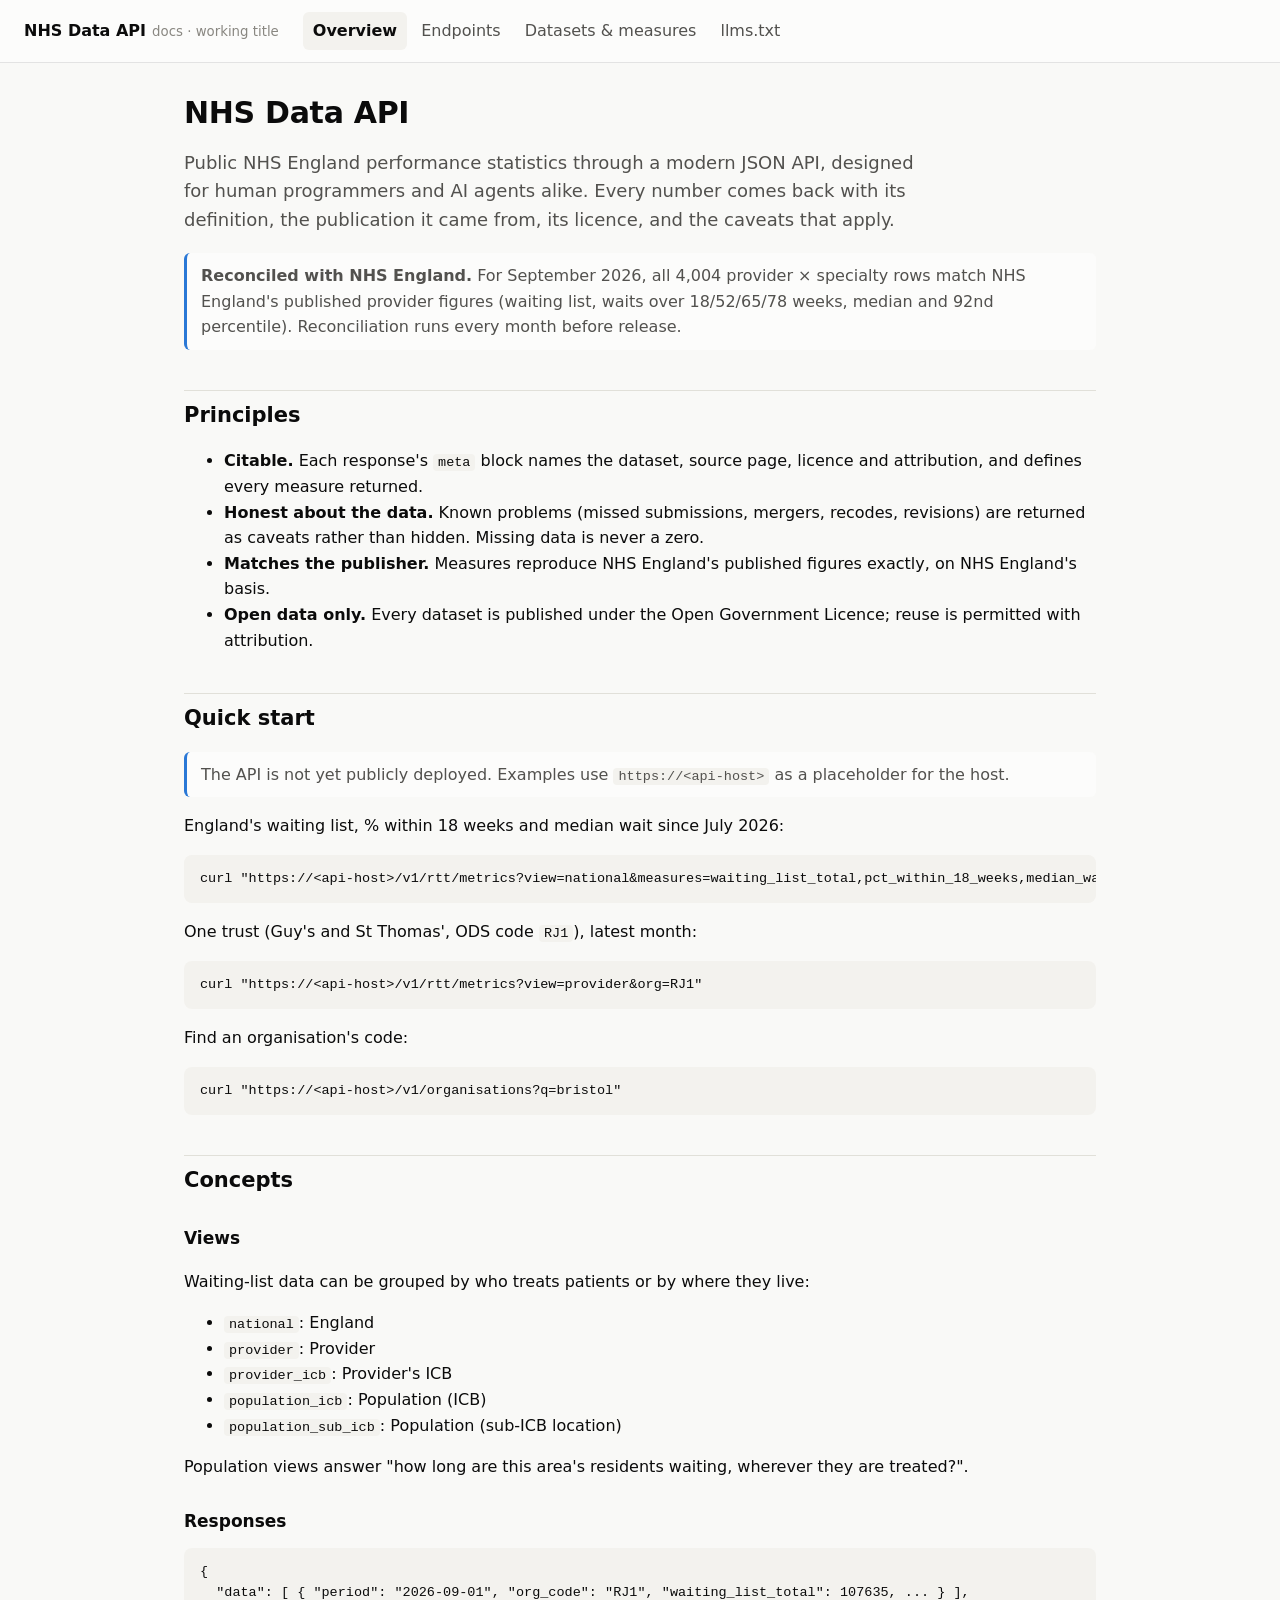
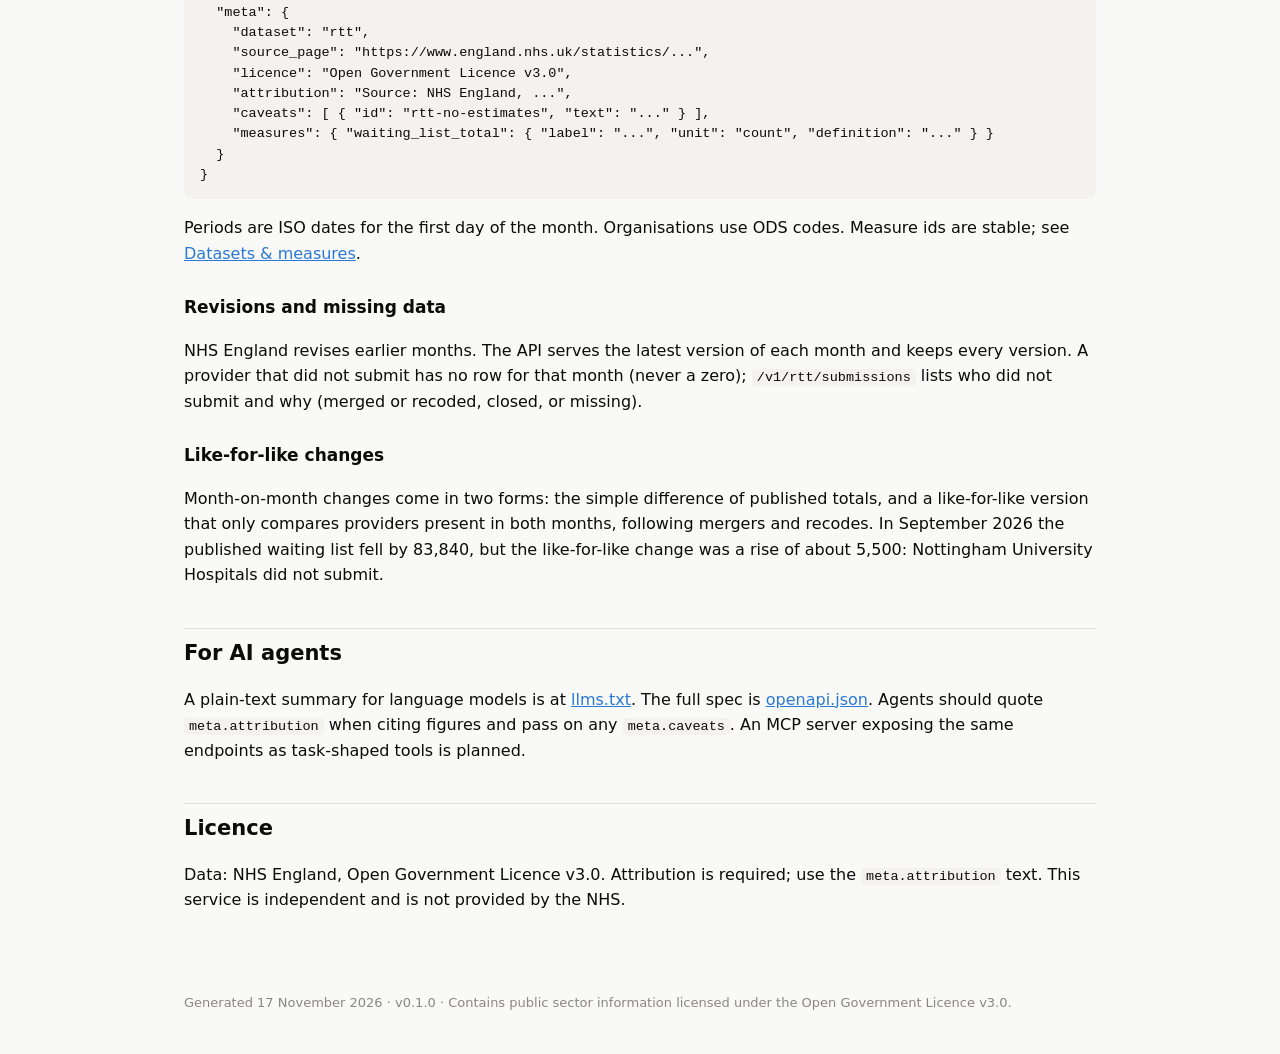
==== site/api/index.html @ 850c188e "Revision comparison report and API documentation subsite Revisions (nda diff-vintages): - For each m" ====
<!doctype html>
<html lang="en"><head><meta charset="utf-8">
<meta name="viewport" content="width=device-width, initial-scale=1">
<title>NHS Data API</title>
<meta name="description" content="Documentation for an API serving public NHS England statistics with definitions, sources and caveats.">
<link rel="stylesheet" href="assets/docs.css"></head><body>
<header class="top"><div class="brand">NHS Data API<small>docs · working title</small></div>
<nav aria-label="Documentation"><a href="index.html" aria-current=page>Overview</a><a href="reference.html">Endpoints</a><a href="datasets.html">Datasets &amp; measures</a><a href="llms.txt">llms.txt</a></nav></header>
<main>
<h1>NHS Data API</h1>
<p class=lede>Public NHS England performance statistics through a modern JSON API, designed
for human programmers and AI agents alike. Every number comes back with its definition, the
publication it came from, its licence, and the caveats that apply.</p>
<div class=note><strong>Reconciled with NHS England.</strong> For September 2026, all 4,004 provider × specialty rows match NHS England's published provider figures (waiting list, waits over 18/52/65/78 weeks, median and 92nd percentile). Reconciliation runs every month before release.</div>
<h2>Principles</h2>
<ul>
<li><strong>Citable.</strong> Each response's <code>meta</code> block names the dataset,
source page, licence and attribution, and defines every measure returned.</li>
<li><strong>Honest about the data.</strong> Known problems (missed submissions, mergers,
recodes, revisions) are returned as caveats rather than hidden. Missing data is never a
zero.</li>
<li><strong>Matches the publisher.</strong> Measures reproduce NHS England's published
figures exactly, on NHS England's basis.</li>
<li><strong>Open data only.</strong> Every dataset is published under the Open Government
Licence; reuse is permitted with attribution.</li>
</ul>
<h2>Quick start</h2>
<div class=note>The API is not yet publicly deployed. Examples use <code>https://&lt;api-host&gt;</code> as
a placeholder for the host.</div>
<p>England's waiting list, % within 18 weeks and median wait since July 2026:</p>
<pre><code class="shell">curl &quot;https://&lt;api-host&gt;/v1/rtt/metrics?view=national&amp;measures=waiting_list_total,pct_within_18_weeks,median_wait_weeks&amp;period_from=2026-07-01&quot;</code></pre>
<p>One trust (Guy's and St Thomas', ODS code <code>RJ1</code>), latest month:</p>
<pre><code class="shell">curl &quot;https://&lt;api-host&gt;/v1/rtt/metrics?view=provider&amp;org=RJ1&quot;</code></pre>
<p>Find an organisation's code:</p>
<pre><code class="shell">curl &quot;https://&lt;api-host&gt;/v1/organisations?q=bristol&quot;</code></pre>
<h2>Concepts</h2>
<h3>Views</h3>
<p>Waiting-list data can be grouped by who treats patients or by where they live:</p>
<ul><li><code>national</code>: England</li><li><code>provider</code>: Provider</li><li><code>provider_icb</code>: Provider&#x27;s ICB</li><li><code>population_icb</code>: Population (ICB)</li><li><code>population_sub_icb</code>: Population (sub-ICB location)</li></ul>
<p>Population views answer "how long are this area's residents waiting, wherever they are
treated?".</p>
<h3>Responses</h3>
<pre><code class="json">{
  &quot;data&quot;: [ { &quot;period&quot;: &quot;2026-09-01&quot;, &quot;org_code&quot;: &quot;RJ1&quot;, &quot;waiting_list_total&quot;: 107635, ... } ],
  &quot;meta&quot;: {
    &quot;dataset&quot;: &quot;rtt&quot;,
    &quot;source_page&quot;: &quot;https://www.england.nhs.uk/statistics/...&quot;,
    &quot;licence&quot;: &quot;Open Government Licence v3.0&quot;,
    &quot;attribution&quot;: &quot;Source: NHS England, ...&quot;,
    &quot;caveats&quot;: [ { &quot;id&quot;: &quot;rtt-no-estimates&quot;, &quot;text&quot;: &quot;...&quot; } ],
    &quot;measures&quot;: { &quot;waiting_list_total&quot;: { &quot;label&quot;: &quot;...&quot;, &quot;unit&quot;: &quot;count&quot;, &quot;definition&quot;: &quot;...&quot; } }
  }
}</code></pre>
<p>Periods are ISO dates for the first day of the month. Organisations use ODS codes.
Measure ids are stable; see <a href=datasets.html>Datasets &amp; measures</a>.</p>
<h3>Revisions and missing data</h3>
<p>NHS England revises earlier months. The API serves the latest version of each month and
keeps every version. A provider that did not submit has no row for that month (never a
zero); <code>/v1/rtt/submissions</code> lists who did not submit and why (merged or recoded,
closed, or missing).</p>
<h3>Like-for-like changes</h3>
<p>Month-on-month changes come in two forms: the simple difference of published totals, and
a like-for-like version that only compares providers present in both months, following
mergers and recodes. In September 2026 the published waiting list fell by 83,840, but the
like-for-like change was a rise of about 5,500: Nottingham University Hospitals did not
submit.</p>
<h2>For AI agents</h2>
<p>A plain-text summary for language models is at <a href=llms.txt>llms.txt</a>. The full
spec is <a href=openapi.json>openapi.json</a>. Agents should quote <code>meta.attribution</code>
when citing figures and pass on any <code>meta.caveats</code>. An MCP server exposing the
same endpoints as task-shaped tools is planned.</p>
<h2>Licence</h2>
<p>Data: NHS England, Open Government Licence v3.0. Attribution is required; use the
<code>meta.attribution</code> text. This service is independent and is not provided by the
NHS.</p></main>
<footer>Generated 17 November 2026 · v0.1.0 · Contains public sector
information licensed under the Open Government Licence v3.0.</footer>
</body></html>
---- site/api/assets/docs.css ----
:root{color-scheme:light;--page:#f9f9f7;--surface:#fcfcfb;--surface-2:#f3f2ee;--ink:#0b0b0b;
--ink-2:#52514e;--muted:#898781;--grid:#e1e0d9;--axis:#c3c2b7;--border:rgba(11,11,11,.10);
--accent:#2a78d6;--code:#f3f2ee;--warn:#fab219;--good:#0ca30c}
@media (prefers-color-scheme:dark){:root:not([data-theme="light"]){color-scheme:dark;
--page:#0d0d0d;--surface:#1a1a19;--surface-2:#242422;--ink:#f0efec;--ink-2:#c3c2b7;
--grid:#2c2c2a;--axis:#383835;--border:rgba(255,255,255,.10);--accent:#3987e5;--code:#242422}}
:root[data-theme="dark"]{color-scheme:dark;--page:#0d0d0d;--surface:#1a1a19;--surface-2:#242422;
--ink:#f0efec;--ink-2:#c3c2b7;--grid:#2c2c2a;--axis:#383835;--border:rgba(255,255,255,.10);
--accent:#3987e5;--code:#242422}
*{box-sizing:border-box}body{margin:0;background:var(--page);color:var(--ink);
font:16px/1.6 system-ui,-apple-system,"Segoe UI",sans-serif}
a{color:var(--accent)}:focus-visible{outline:2px solid var(--accent);outline-offset:2px}
header.top{display:flex;gap:24px;align-items:center;flex-wrap:wrap;padding:12px 24px;
background:var(--surface);border-bottom:1px solid var(--border)}
.brand{font-weight:650}.brand small{color:var(--muted);font-weight:400;margin-left:6px}
nav{display:flex;gap:4px;flex-wrap:wrap}nav a{color:var(--ink-2);text-decoration:none;
padding:6px 10px;border-radius:6px}nav a:hover{background:var(--surface-2)}
nav a[aria-current=page]{background:var(--surface-2);color:var(--ink);font-weight:600}
main{max-width:960px;margin:0 auto;padding:32px 24px 64px}
h1{font-size:30px;line-height:1.2;margin:0 0 8px;letter-spacing:-.01em}
h2{font-size:21px;margin:40px 0 12px;padding-top:8px;border-top:1px solid var(--grid)}
h3{font-size:17px;margin:28px 0 8px}.lede{font-size:18px;color:var(--ink-2);max-width:65ch}
code,pre{font-family:ui-monospace,SFMono-Regular,Menlo,monospace;font-size:13.5px}
code{background:var(--code);padding:1px 5px;border-radius:4px}
pre{background:var(--code);padding:14px 16px;border-radius:8px;overflow-x:auto;line-height:1.5}
pre code{background:none;padding:0}
table{border-collapse:collapse;width:100%;font-size:14.5px;margin:8px 0 16px}
th,td{text-align:left;padding:8px 10px;border-bottom:1px solid var(--grid);vertical-align:top}
th{font-size:13px;color:var(--ink-2)}.wrap{overflow-x:auto}
.method{display:inline-block;font:600 12px ui-monospace,monospace;padding:2px 8px;
border-radius:4px;background:var(--accent);color:#fff;margin-right:8px}
.endpoint{background:var(--surface);border:1px solid var(--border);border-radius:10px;
padding:4px 20px 12px;margin:20px 0}
.chip{display:inline-block;font-size:12px;padding:1px 8px;border-radius:999px;
background:var(--surface-2);color:var(--ink-2);white-space:nowrap}
.chip.draft{border:1px solid var(--warn)}.chip.experimental{border:1px dashed var(--warn)}
.note{border-left:3px solid var(--accent);background:var(--surface);padding:10px 14px;
border-radius:6px;color:var(--ink-2);margin:16px 0}
.cards{display:grid;gap:12px;grid-template-columns:repeat(auto-fill,minmax(260px,1fr))}
.card{background:var(--surface);border:1px solid var(--border);border-radius:10px;padding:14px 16px}
.card h3{margin:0 0 4px}.muted{color:var(--muted)}.small{font-size:14px}
details summary{cursor:pointer;color:var(--ink-2);margin:4px 0}
footer{color:var(--muted);font-size:13px;max-width:960px;margin:0 auto;padding:0 24px 40px}
@media (max-width:640px){main{padding:20px 16px 48px}header.top{padding:10px 16px}
h1{font-size:25px}}
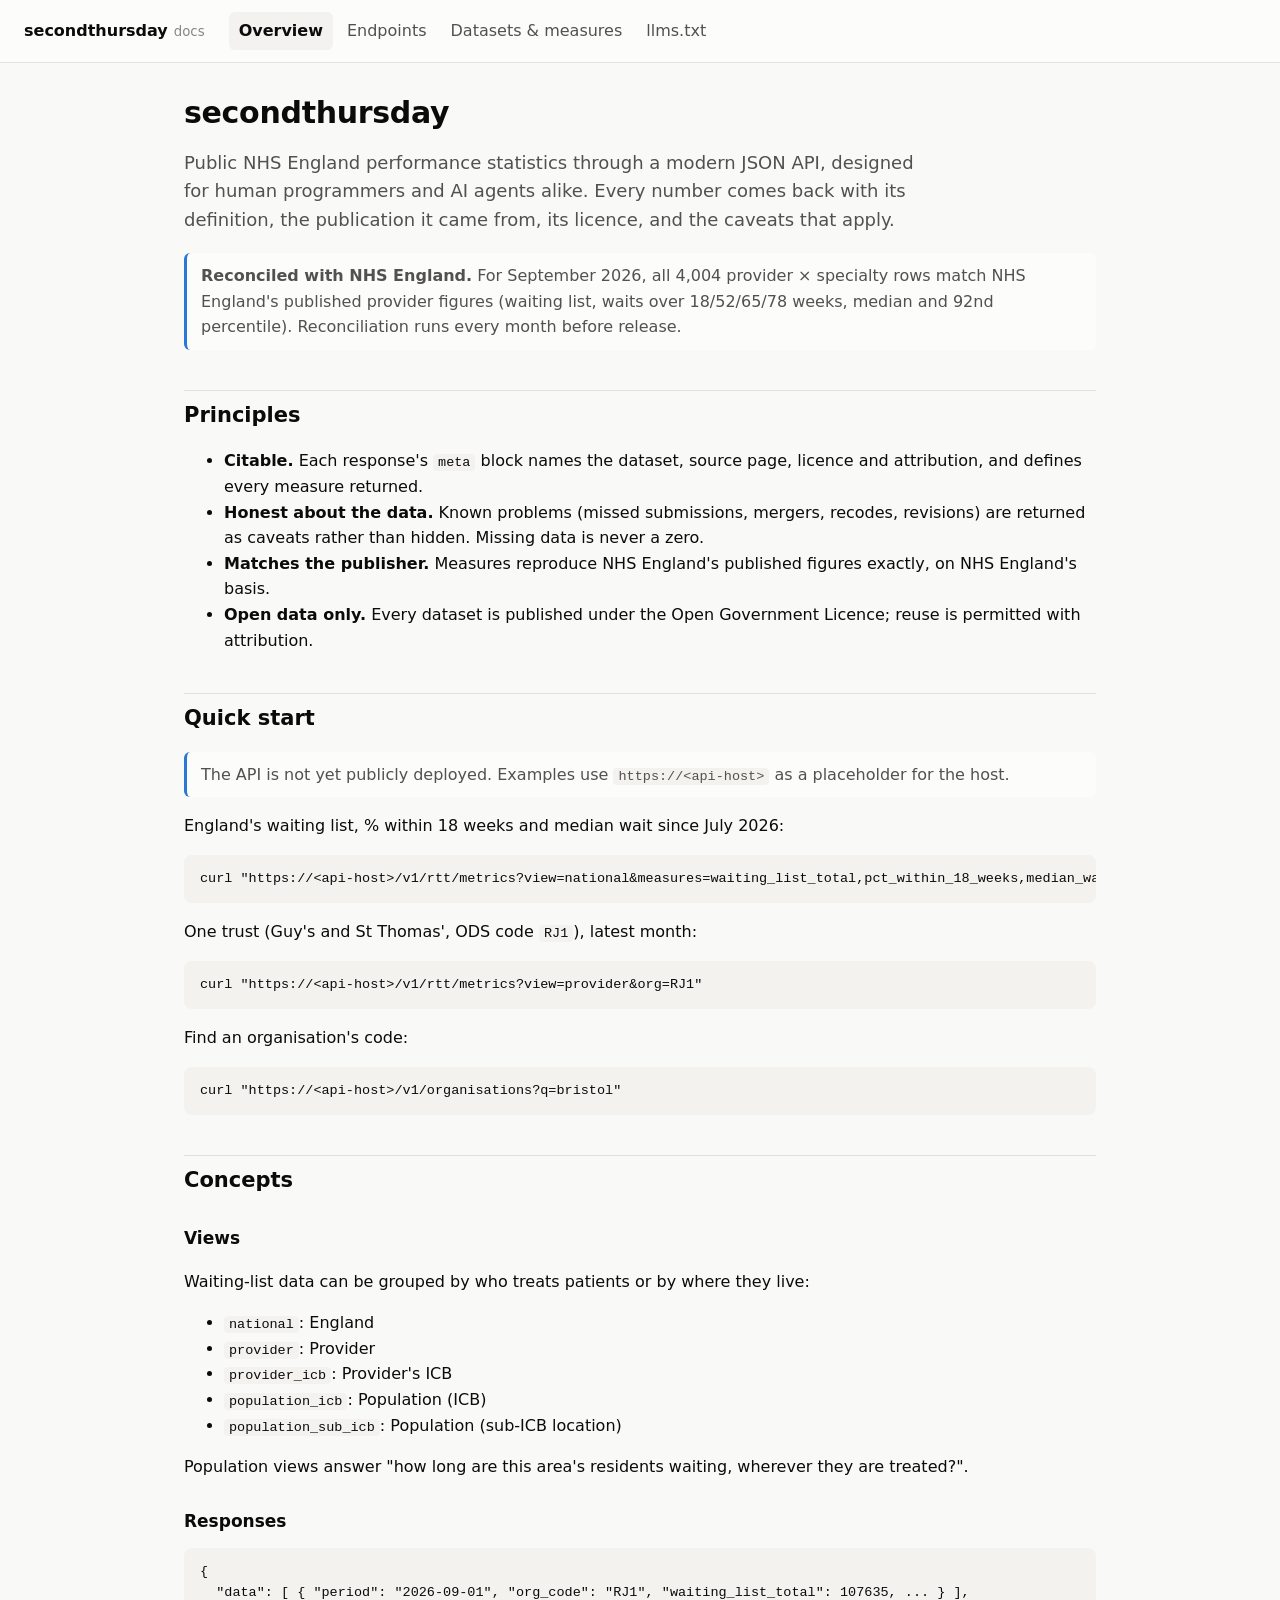
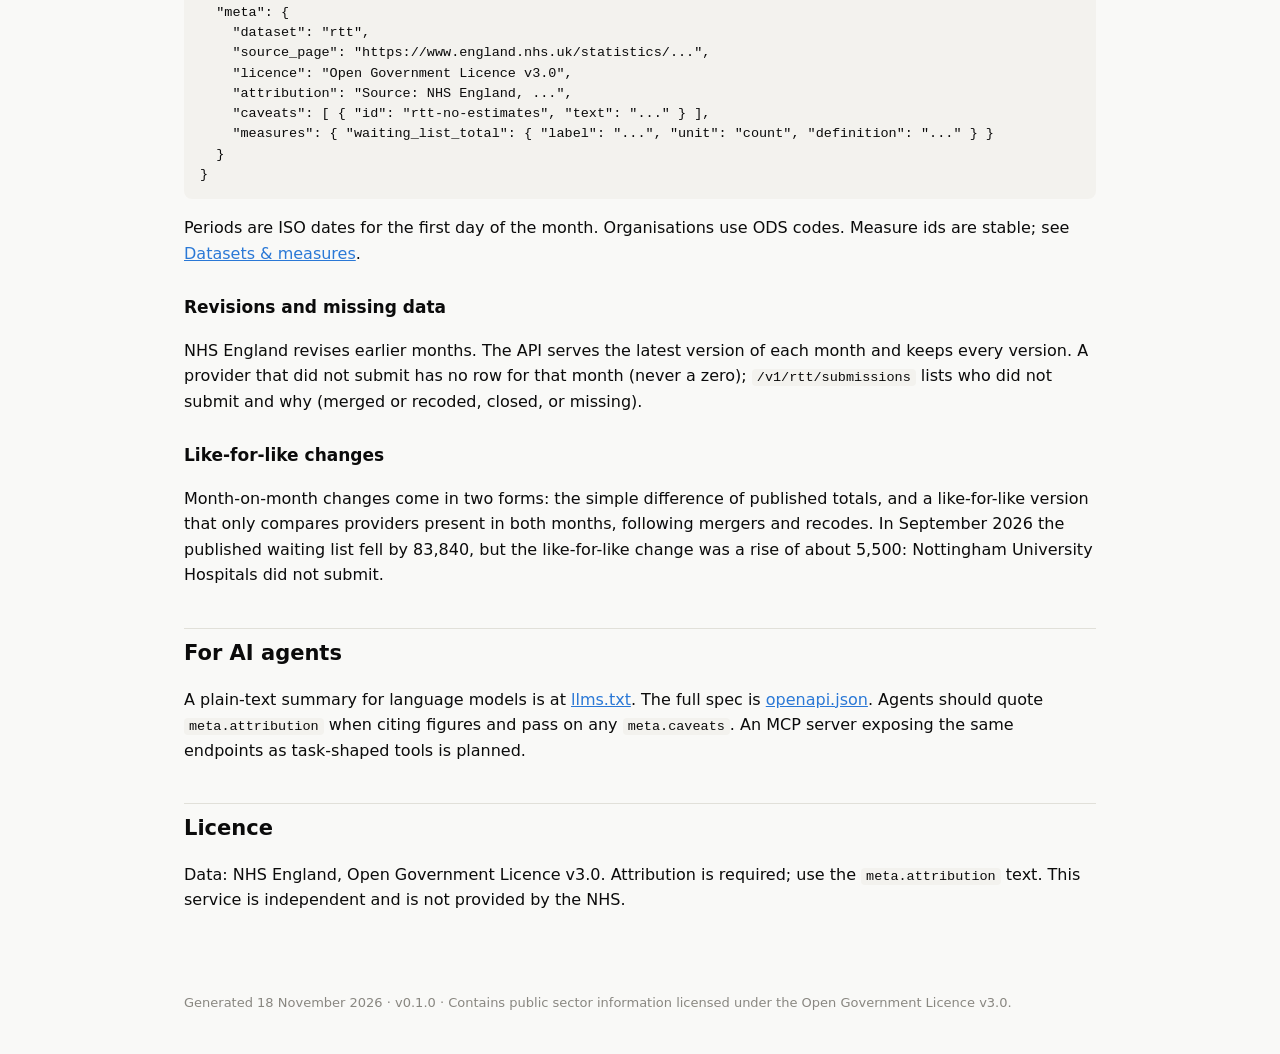
==== commit 76000fd6: "Rename to secondthursday: st command and ST_ environment variables - CLI entry point nda -> st; NDA_" ====
--- a/site/api/index.html
+++ b/site/api/index.html
@@ -1,13 +1,13 @@
 <!doctype html>
 <html lang="en"><head><meta charset="utf-8">
 <meta name="viewport" content="width=device-width, initial-scale=1">
-<title>NHS Data API</title>
+<title>secondthursday</title>
 <meta name="description" content="Documentation for an API serving public NHS England statistics with definitions, sources and caveats.">
 <link rel="stylesheet" href="assets/docs.css"></head><body>
-<header class="top"><div class="brand">NHS Data API<small>docs · working title</small></div>
+<header class="top"><div class="brand">secondthursday<small>docs</small></div>
 <nav aria-label="Documentation"><a href="index.html" aria-current=page>Overview</a><a href="reference.html">Endpoints</a><a href="datasets.html">Datasets &amp; measures</a><a href="llms.txt">llms.txt</a></nav></header>
 <main>
-<h1>NHS Data API</h1>
+<h1>secondthursday</h1>
 <p class=lede>Public NHS England performance statistics through a modern JSON API, designed
 for human programmers and AI agents alike. Every number comes back with its definition, the
 publication it came from, its licence, and the caveats that apply.</p>
@@ -73,6 +73,6 @@
 <p>Data: NHS England, Open Government Licence v3.0. Attribution is required; use the
 <code>meta.attribution</code> text. This service is independent and is not provided by the
 NHS.</p></main>
-<footer>Generated 17 November 2026 · v0.1.0 · Contains public sector
+<footer>Generated 18 November 2026 · v0.1.0 · Contains public sector
 information licensed under the Open Government Licence v3.0.</footer>
 </body></html>
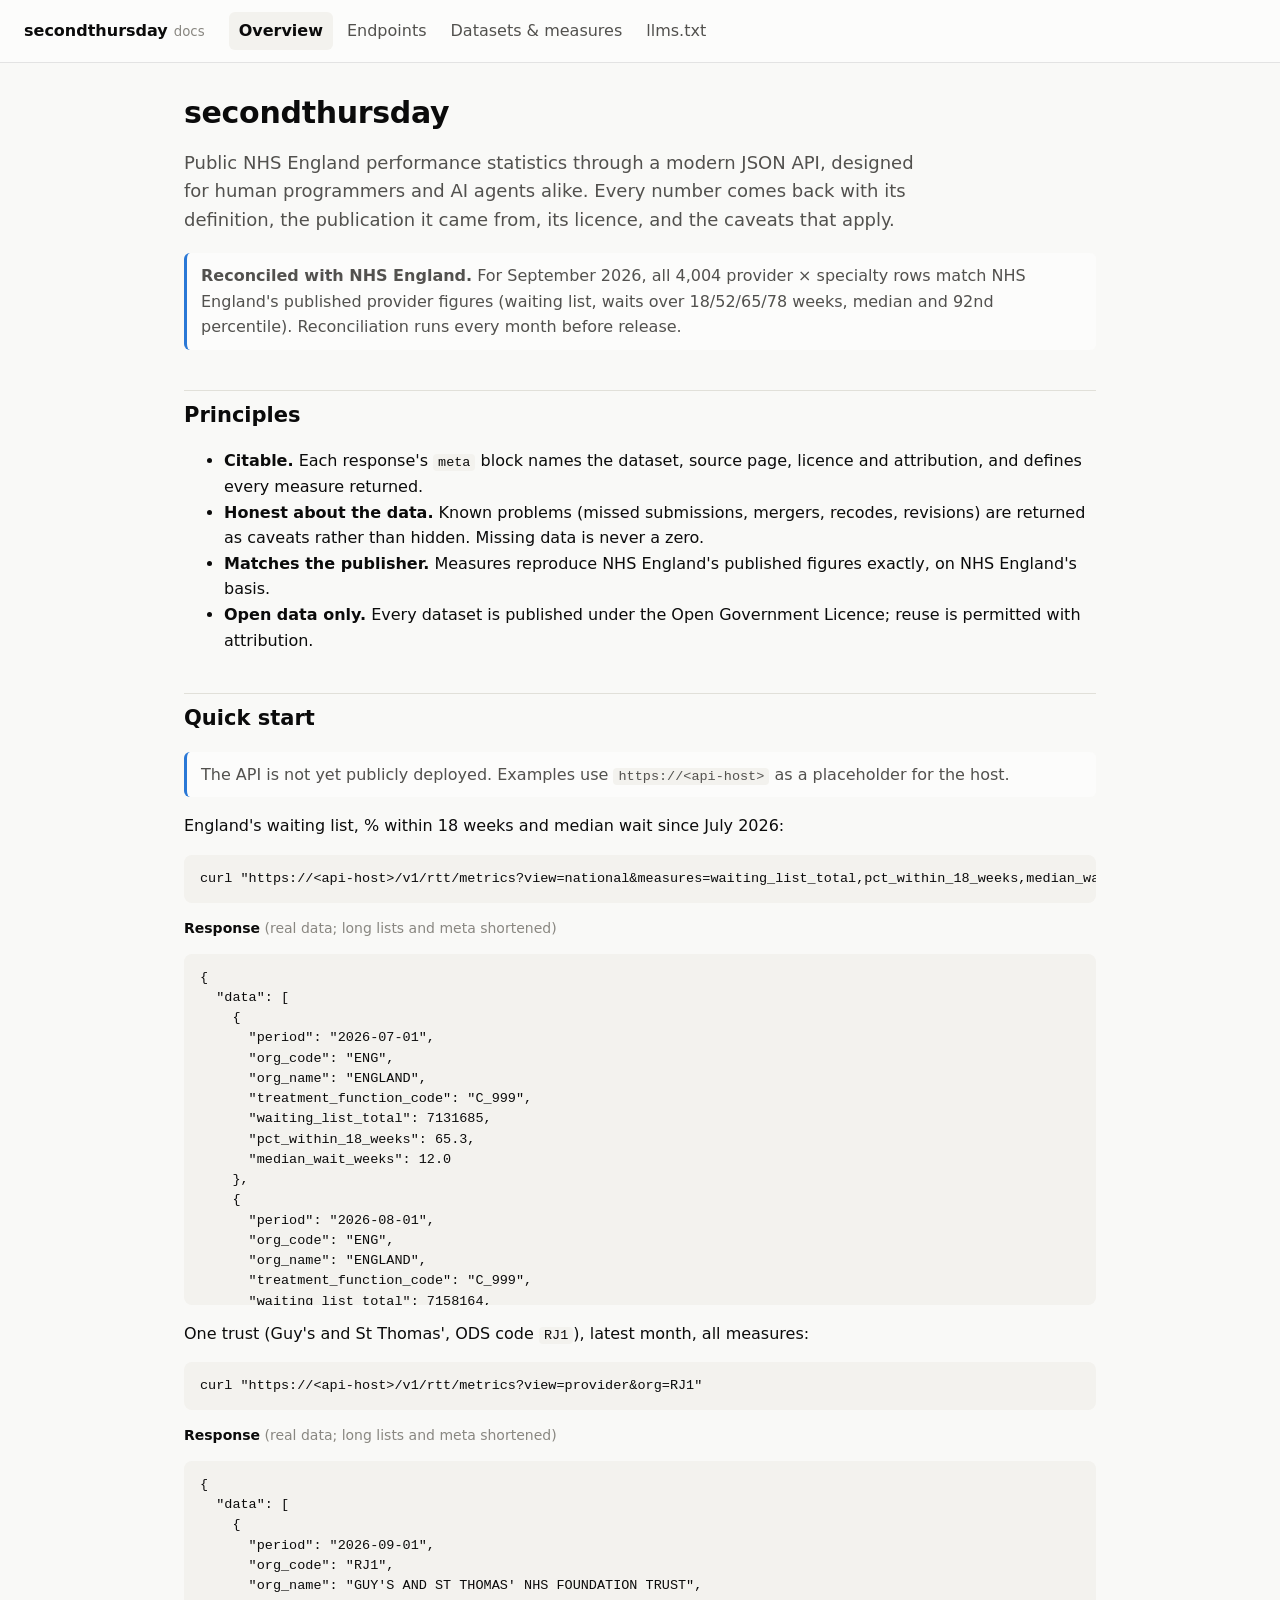
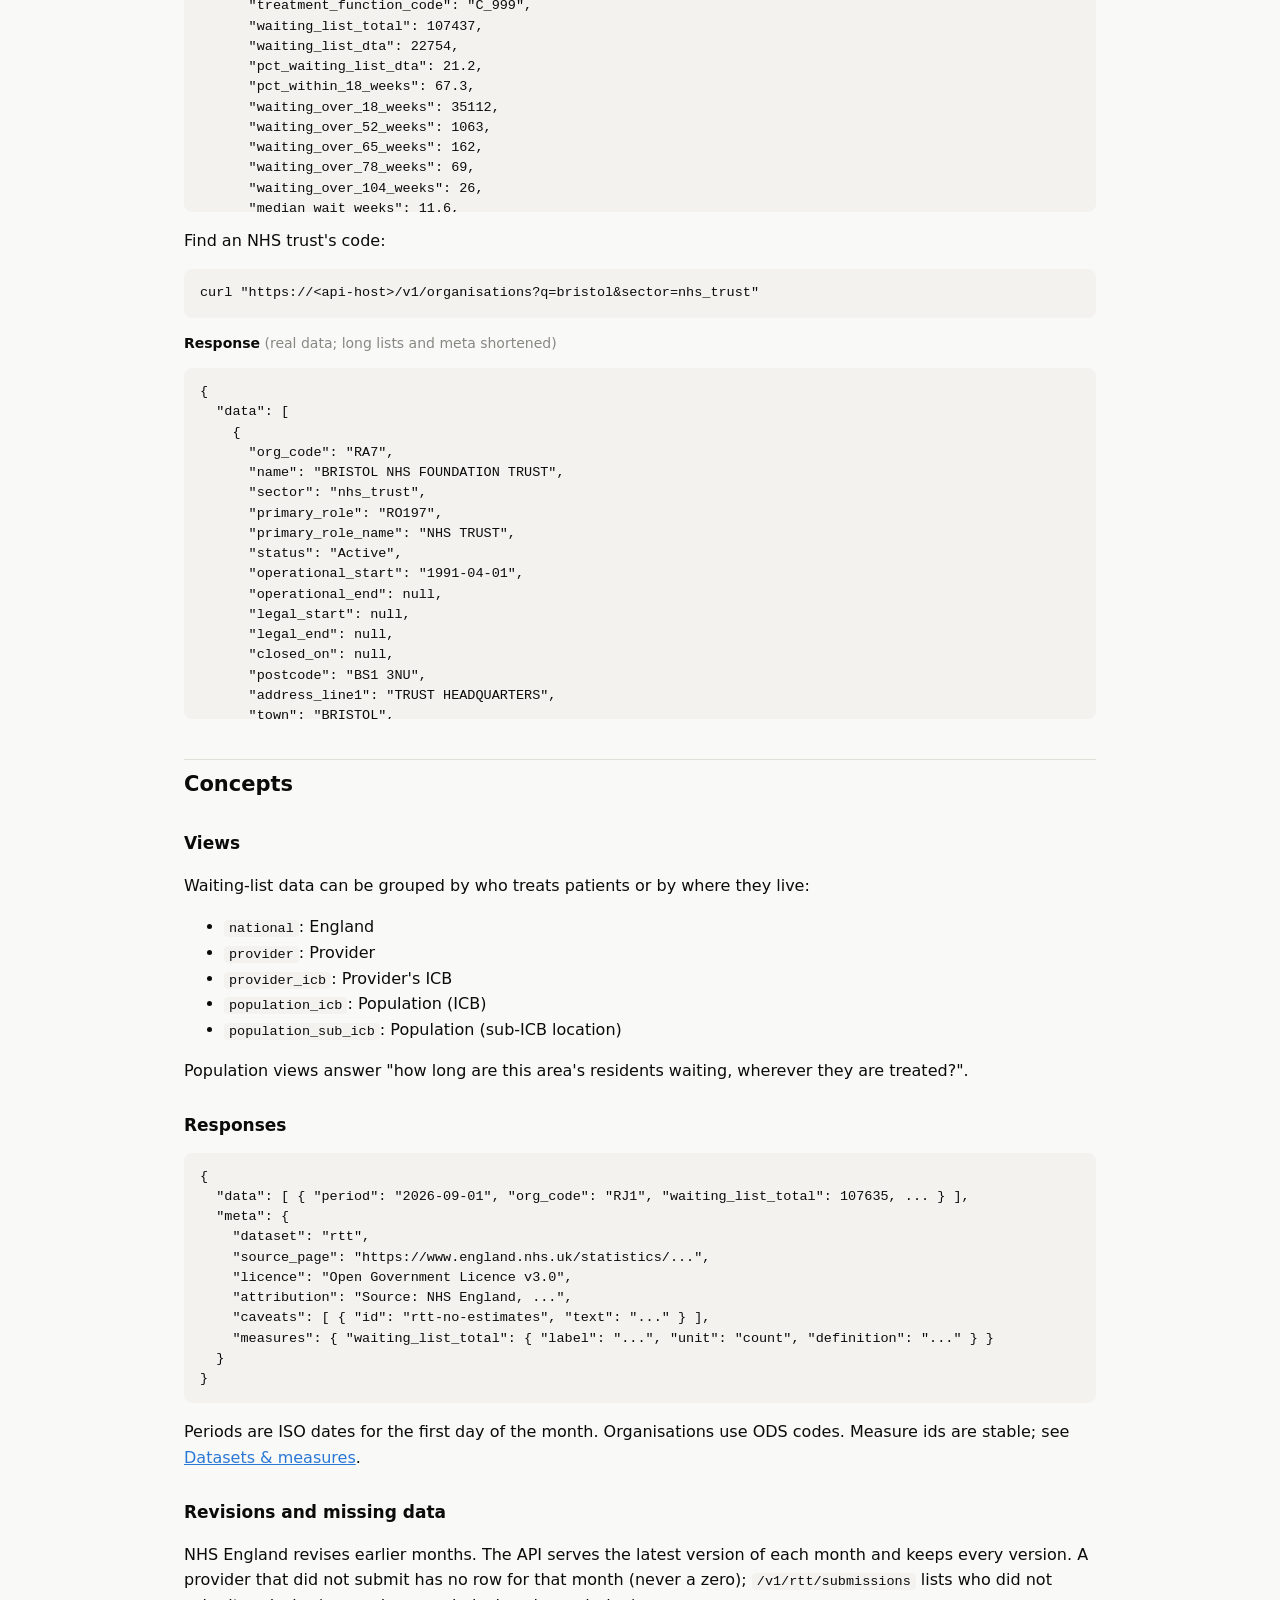
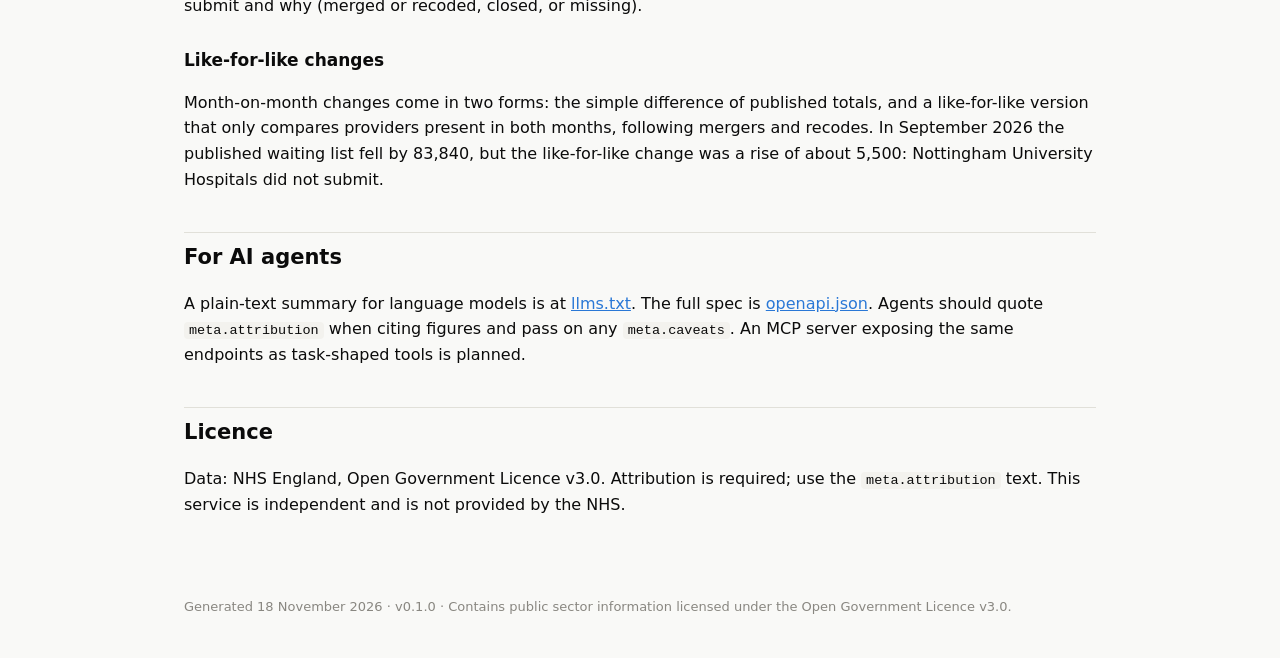
==== commit 00718ba5: "API docs: real responses under each quick-start example - The three quick-start calls are defined on" ====
--- a/site/api/index.html
+++ b/site/api/index.html
@@ -27,12 +27,199 @@
 <h2>Quick start</h2>
 <div class=note>The API is not yet publicly deployed. Examples use <code>https://&lt;api-host&gt;</code> as
 a placeholder for the host.</div>
-<p>England's waiting list, % within 18 weeks and median wait since July 2026:</p>
-<pre><code class="shell">curl &quot;https://&lt;api-host&gt;/v1/rtt/metrics?view=national&amp;measures=waiting_list_total,pct_within_18_weeks,median_wait_weeks&amp;period_from=2026-07-01&quot;</code></pre>
-<p>One trust (Guy's and St Thomas', ODS code <code>RJ1</code>), latest month:</p>
-<pre><code class="shell">curl &quot;https://&lt;api-host&gt;/v1/rtt/metrics?view=provider&amp;org=RJ1&quot;</code></pre>
-<p>Find an organisation's code:</p>
-<pre><code class="shell">curl &quot;https://&lt;api-host&gt;/v1/organisations?q=bristol&quot;</code></pre>
+<p>England's waiting list, % within 18 weeks and median wait since July 2026:</p><pre><code class="shell">curl &quot;https://&lt;api-host&gt;/v1/rtt/metrics?view=national&amp;measures=waiting_list_total,pct_within_18_weeks,median_wait_weeks&amp;period_from=2026-07-01&quot;</code></pre>
+<p class=small><strong>Response</strong> <span class=muted>(real data; long lists and meta shortened)</span></p><pre class="response"><code class="json">{
+  &quot;data&quot;: [
+    {
+      &quot;period&quot;: &quot;2026-07-01&quot;,
+      &quot;org_code&quot;: &quot;ENG&quot;,
+      &quot;org_name&quot;: &quot;ENGLAND&quot;,
+      &quot;treatment_function_code&quot;: &quot;C_999&quot;,
+      &quot;waiting_list_total&quot;: 7131685,
+      &quot;pct_within_18_weeks&quot;: 65.3,
+      &quot;median_wait_weeks&quot;: 12.0
+    },
+    {
+      &quot;period&quot;: &quot;2026-08-01&quot;,
+      &quot;org_code&quot;: &quot;ENG&quot;,
+      &quot;org_name&quot;: &quot;ENGLAND&quot;,
+      &quot;treatment_function_code&quot;: &quot;C_999&quot;,
+      &quot;waiting_list_total&quot;: 7158164,
+      &quot;pct_within_18_weeks&quot;: 65.2,
+      &quot;median_wait_weeks&quot;: 12.2
+    },
+    {
+      &quot;period&quot;: &quot;2026-09-01&quot;,
+      &quot;org_code&quot;: &quot;ENG&quot;,
+      &quot;org_name&quot;: &quot;ENGLAND&quot;,
+      &quot;treatment_function_code&quot;: &quot;C_999&quot;,
+      &quot;waiting_list_total&quot;: 7074324,
+      &quot;pct_within_18_weeks&quot;: 65.9,
+      &quot;median_wait_weeks&quot;: 12.2
+    }
+  ],
+  &quot;meta&quot;: {
+    &quot;dataset&quot;: &quot;rtt&quot;,
+    &quot;title&quot;: &quot;Consultant-led Referral to Treatment (RTT) Waiting Times&quot;,
+    &quot;source_page&quot;: &quot;https://www.england.nhs.uk/statistics/statistical-work-areas/rtt-waiting-times/&quot;,
+    &quot;licence&quot;: &quot;Open Government Licence v3.0&quot;,
+    &quot;attribution&quot;: &quot;Source: NHS England, Consultant-led Referral to Treatment Waiting Times. Contains public sector information licensed under the Open Government Licence v3.0.&quot;,
+    &quot;caveats&quot;: [
+      {
+        &quot;id&quot;: &quot;rtt-english-commissioners&quot;,
+        &quot;applies_to&quot;: &quot;all&quot;,
+        &quot;text&quot;: &quot;All measures exclude patients commissioned outside England (commissioner code NONC: Wales, Scotland, Northern Ireland, overseas), matching NHS England&#x27;s publ…&quot;
+      },
+      &quot;… 5 more&quot;
+    ],
+    &quot;measures&quot;: {
+      &quot;waiting_list_total&quot;: {
+        &quot;label&quot;: &quot;Total waiting list (incomplete pathways)&quot;,
+        &quot;unit&quot;: &quot;count&quot;,
+        &quot;definition&quot;: &quot;Patients waiting to start treatment at month end. Sum of Part_2 across all weekly bands.&quot;,
+        &quot;caveat&quot;: &quot;Sum of submitted data only. NHS England&#x27;s national headline may include estimates for organisations that did not submit, so it can be higher.\n&quot;,
+        &quot;status&quot;: &quot;stable&quot;
+      },
+      &quot;…&quot;: &quot;2 more measure definitions&quot;
+    },
+    &quot;view&quot;: &quot;national&quot;,
+    &quot;rows&quot;: 3,
+    &quot;truncated&quot;: false
+  }
+}</code></pre>
+<p>One trust (Guy's and St Thomas', ODS code <code>RJ1</code>), latest month, all measures:</p><pre><code class="shell">curl &quot;https://&lt;api-host&gt;/v1/rtt/metrics?view=provider&amp;org=RJ1&quot;</code></pre>
+<p class=small><strong>Response</strong> <span class=muted>(real data; long lists and meta shortened)</span></p><pre class="response"><code class="json">{
+  &quot;data&quot;: [
+    {
+      &quot;period&quot;: &quot;2026-09-01&quot;,
+      &quot;org_code&quot;: &quot;RJ1&quot;,
+      &quot;org_name&quot;: &quot;GUY&#x27;S AND ST THOMAS&#x27; NHS FOUNDATION TRUST&quot;,
+      &quot;treatment_function_code&quot;: &quot;C_999&quot;,
+      &quot;waiting_list_total&quot;: 107437,
+      &quot;waiting_list_dta&quot;: 22754,
+      &quot;pct_waiting_list_dta&quot;: 21.2,
+      &quot;pct_within_18_weeks&quot;: 67.3,
+      &quot;waiting_over_18_weeks&quot;: 35112,
+      &quot;waiting_over_52_weeks&quot;: 1063,
+      &quot;waiting_over_65_weeks&quot;: 162,
+      &quot;waiting_over_78_weeks&quot;: 69,
+      &quot;waiting_over_104_weeks&quot;: 26,
+      &quot;median_wait_weeks&quot;: 11.6,
+      &quot;p92_wait_weeks&quot;: 36.2,
+      &quot;approaching_52_weeks&quot;: 5380,
+      &quot;clock_starts&quot;: 31295,
+      &quot;clock_stops_admitted&quot;: 6213,
+      &quot;clock_stops_non_admitted&quot;: 21138,
+      &quot;clock_stops_total&quot;: 27351,
+      &quot;pct_completed_within_18_weeks_admitted&quot;: 61.0,
+      &quot;pct_completed_within_18_weeks_non_admitted&quot;: 69.7,
+      &quot;median_wait_completed_admitted_weeks&quot;: 12.5,
+      &quot;median_wait_completed_non_admitted_weeks&quot;: 10.7,
+      &quot;waiting_list_change_mom&quot;: -1710,
+      &quot;waiting_over_52_weeks_change_mom&quot;: 152,
+      &quot;waiting_list_change_mom_like_for_like&quot;: -1710,
+      &quot;waiting_over_52_weeks_change_mom_like_for_like&quot;: 152,
+      &quot;unreported_removals&quot;: 5654,
+      &quot;providers_submitting&quot;: 1
+    }
+  ],
+  &quot;meta&quot;: {
+    &quot;dataset&quot;: &quot;rtt&quot;,
+    &quot;title&quot;: &quot;Consultant-led Referral to Treatment (RTT) Waiting Times&quot;,
+    &quot;source_page&quot;: &quot;https://www.england.nhs.uk/statistics/statistical-work-areas/rtt-waiting-times/&quot;,
+    &quot;licence&quot;: &quot;Open Government Licence v3.0&quot;,
+    &quot;attribution&quot;: &quot;Source: NHS England, Consultant-led Referral to Treatment Waiting Times. Contains public sector information licensed under the Open Government Licence v3.0.&quot;,
+    &quot;caveats&quot;: [
+      {
+        &quot;id&quot;: &quot;rtt-english-commissioners&quot;,
+        &quot;applies_to&quot;: &quot;all&quot;,
+        &quot;text&quot;: &quot;All measures exclude patients commissioned outside England (commissioner code NONC: Wales, Scotland, Northern Ireland, overseas), matching NHS England&#x27;s publ…&quot;
+      },
+      &quot;… 5 more&quot;
+    ],
+    &quot;measures&quot;: {
+      &quot;waiting_list_total&quot;: {
+        &quot;label&quot;: &quot;Total waiting list (incomplete pathways)&quot;,
+        &quot;unit&quot;: &quot;count&quot;,
+        &quot;definition&quot;: &quot;Patients waiting to start treatment at month end. Sum of Part_2 across all weekly bands.&quot;,
+        &quot;caveat&quot;: &quot;Sum of submitted data only. NHS England&#x27;s national headline may include estimates for organisations that did not submit, so it can be higher.\n&quot;,
+        &quot;status&quot;: &quot;stable&quot;
+      },
+      &quot;…&quot;: &quot;25 more measure definitions&quot;
+    },
+    &quot;view&quot;: &quot;provider&quot;,
+    &quot;rows&quot;: 1,
+    &quot;truncated&quot;: false
+  }
+}</code></pre>
+<p>Find an NHS trust's code:</p><pre><code class="shell">curl &quot;https://&lt;api-host&gt;/v1/organisations?q=bristol&amp;sector=nhs_trust&quot;</code></pre>
+<p class=small><strong>Response</strong> <span class=muted>(real data; long lists and meta shortened)</span></p><pre class="response"><code class="json">{
+  &quot;data&quot;: [
+    {
+      &quot;org_code&quot;: &quot;RA7&quot;,
+      &quot;name&quot;: &quot;BRISTOL NHS FOUNDATION TRUST&quot;,
+      &quot;sector&quot;: &quot;nhs_trust&quot;,
+      &quot;primary_role&quot;: &quot;RO197&quot;,
+      &quot;primary_role_name&quot;: &quot;NHS TRUST&quot;,
+      &quot;status&quot;: &quot;Active&quot;,
+      &quot;operational_start&quot;: &quot;1991-04-01&quot;,
+      &quot;operational_end&quot;: null,
+      &quot;legal_start&quot;: null,
+      &quot;legal_end&quot;: null,
+      &quot;closed_on&quot;: null,
+      &quot;postcode&quot;: &quot;BS1 3NU&quot;,
+      &quot;address_line1&quot;: &quot;TRUST HEADQUARTERS&quot;,
+      &quot;town&quot;: &quot;BRISTOL&quot;,
+      &quot;operated_by&quot;: null,
+      &quot;successors&quot;: [],
+      &quot;predecessors&quot;: [
+        &quot;RA3&quot;,
+        &quot;RVJ&quot;
+      ]
+    },
+    {
+      &quot;org_code&quot;: &quot;RVJ&quot;,
+      &quot;name&quot;: &quot;NORTH BRISTOL NHS TRUST&quot;,
+      &quot;sector&quot;: &quot;nhs_trust&quot;,
+      &quot;primary_role&quot;: &quot;RO197&quot;,
+      &quot;primary_role_name&quot;: &quot;NHS TRUST&quot;,
+      &quot;status&quot;: &quot;Active&quot;,
+      &quot;operational_start&quot;: &quot;1999-04-01&quot;,
+      &quot;operational_end&quot;: null,
+      &quot;legal_start&quot;: &quot;1999-04-01&quot;,
+      &quot;legal_end&quot;: &quot;2026-06-30&quot;,
+      &quot;closed_on&quot;: &quot;2026-06-30&quot;,
+      &quot;postcode&quot;: &quot;BS10 5NB&quot;,
+      &quot;address_line1&quot;: &quot;SOUTHMEAD HOSPITAL&quot;,
+      &quot;town&quot;: &quot;BRISTOL&quot;,
+      &quot;operated_by&quot;: null,
+      &quot;successors&quot;: [
+        &quot;RA7&quot;
+      ],
+      &quot;predecessors&quot;: [
+        &quot;REE&quot;,
+        &quot;REB&quot;
+      ]
+    }
+  ],
+  &quot;meta&quot;: {
+    &quot;dataset&quot;: &quot;organisations&quot;,
+    &quot;title&quot;: &quot;Organisation reference data (ODS)&quot;,
+    &quot;source_page&quot;: &quot;https://digital.nhs.uk/services/organisation-data-service&quot;,
+    &quot;licence&quot;: &quot;Open Government Licence v3.0&quot;,
+    &quot;attribution&quot;: &quot;Source: NHS England Organisation Data Service. Contains public sector information licensed under the Open Government Licence v3.0.&quot;,
+    &quot;caveats&quot;: [
+      {
+        &quot;id&quot;: &quot;ods-lineage&quot;,
+        &quot;applies_to&quot;: &quot;all&quot;,
+        &quot;text&quot;: &quot;Successor links come from ODS where recorded (for example North Bristol NHS Trust RVJ to RA7 from 1 July 2026). Changes of operator can issue new codes witho…&quot;
+      },
+      &quot;… 1 more&quot;
+    ],
+    &quot;rows&quot;: 2,
+    &quot;truncated&quot;: false
+  }
+}</code></pre>
 <h2>Concepts</h2>
 <h3>Views</h3>
 <p>Waiting-list data can be grouped by who treats patients or by where they live:</p>
--- a/site/api/assets/docs.css
+++ b/site/api/assets/docs.css
@@ -40,6 +40,7 @@
 .card{background:var(--surface);border:1px solid var(--border);border-radius:10px;padding:14px 16px}
 .card h3{margin:0 0 4px}.muted{color:var(--muted)}.small{font-size:14px}
 details summary{cursor:pointer;color:var(--ink-2);margin:4px 0}
+pre.response{max-height:26em;overflow:auto}
 footer{color:var(--muted);font-size:13px;max-width:960px;margin:0 auto;padding:0 24px 40px}
 @media (max-width:640px){main{padding:20px 16px 48px}header.top{padding:10px 16px}
 h1{font-size:25px}}
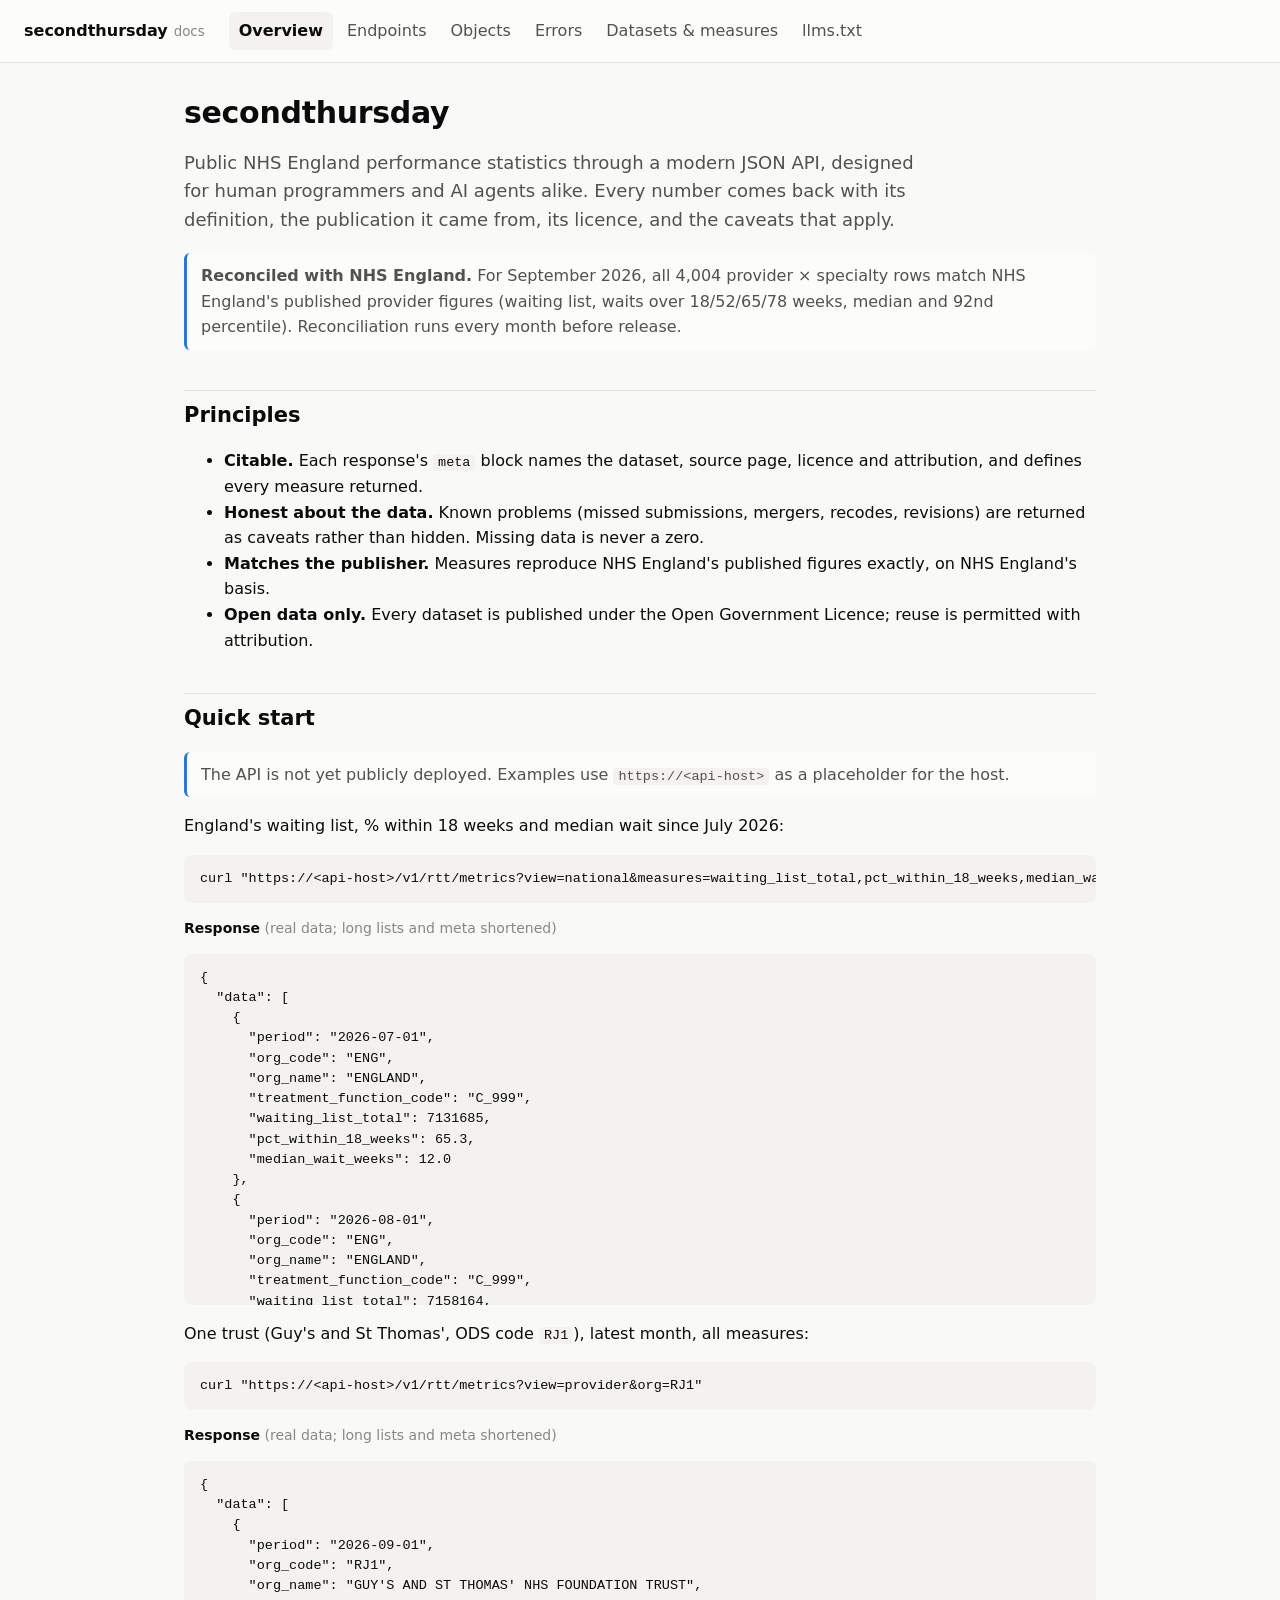
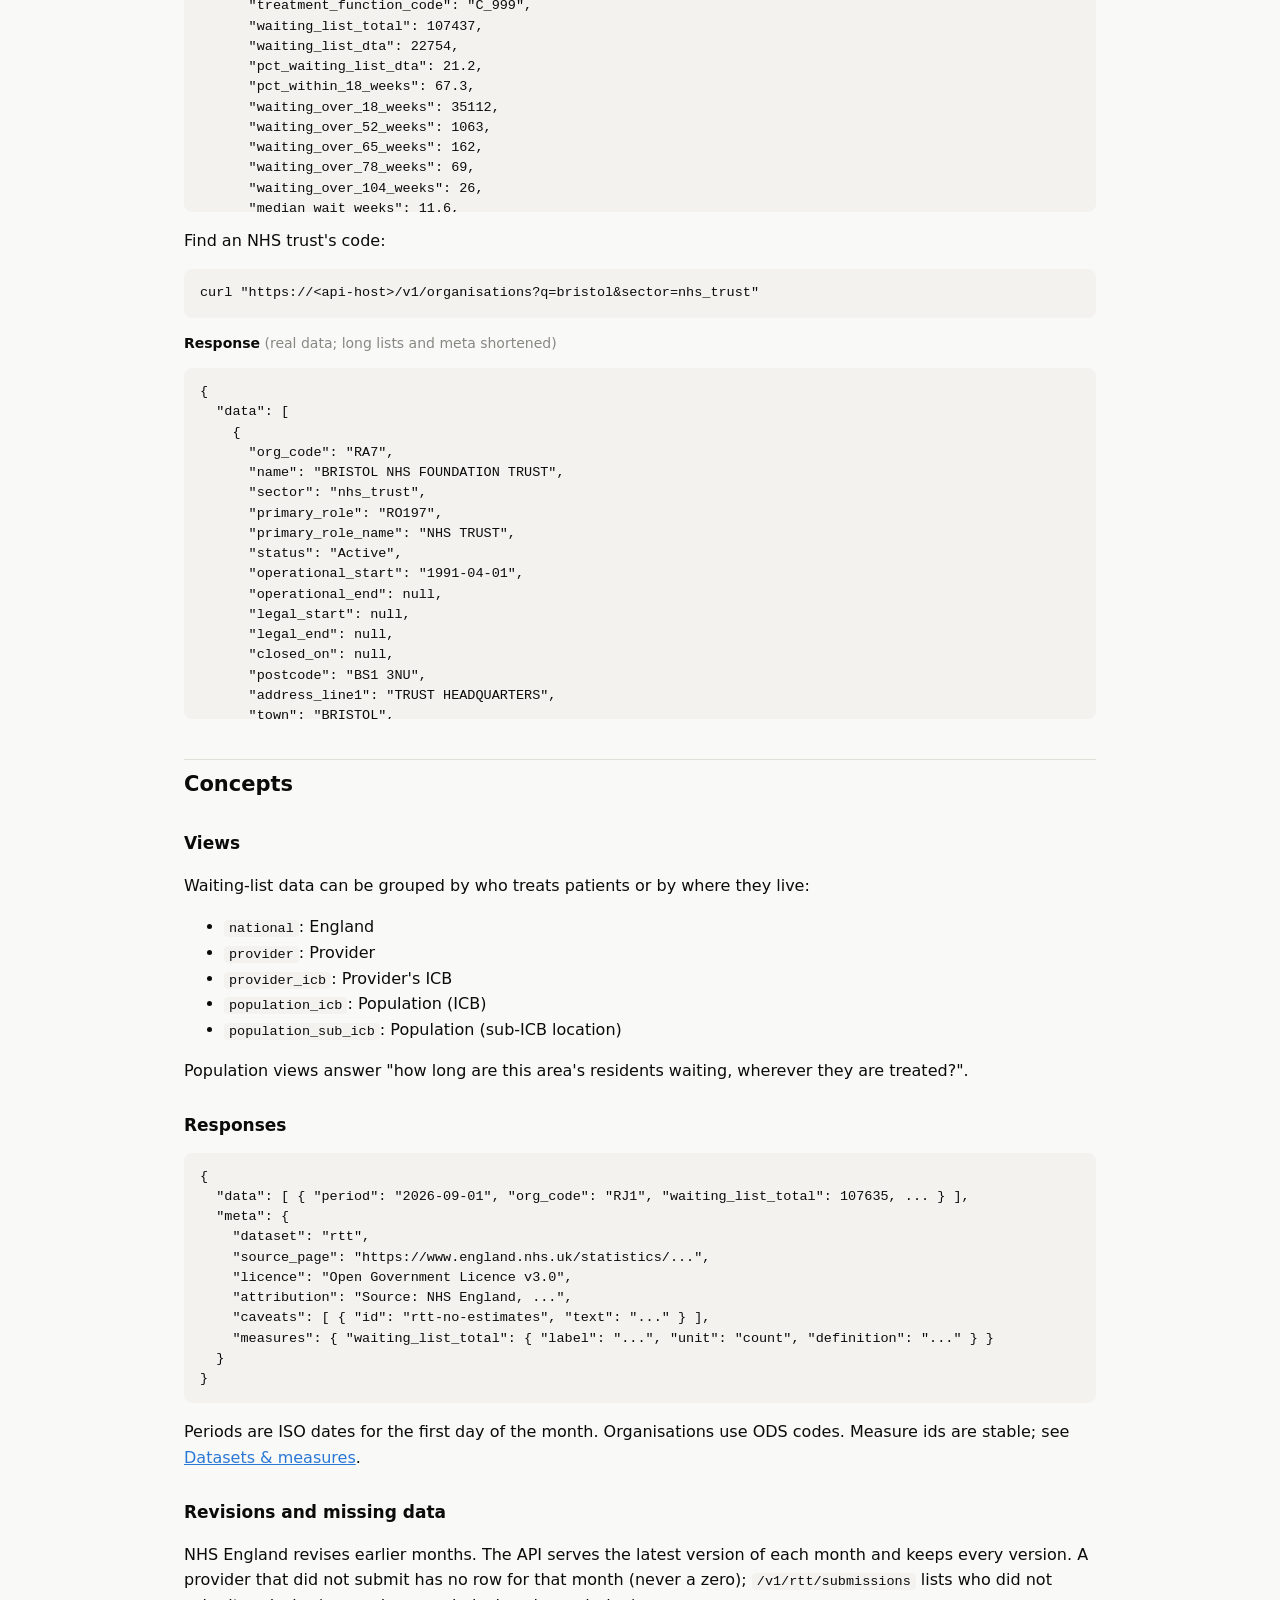
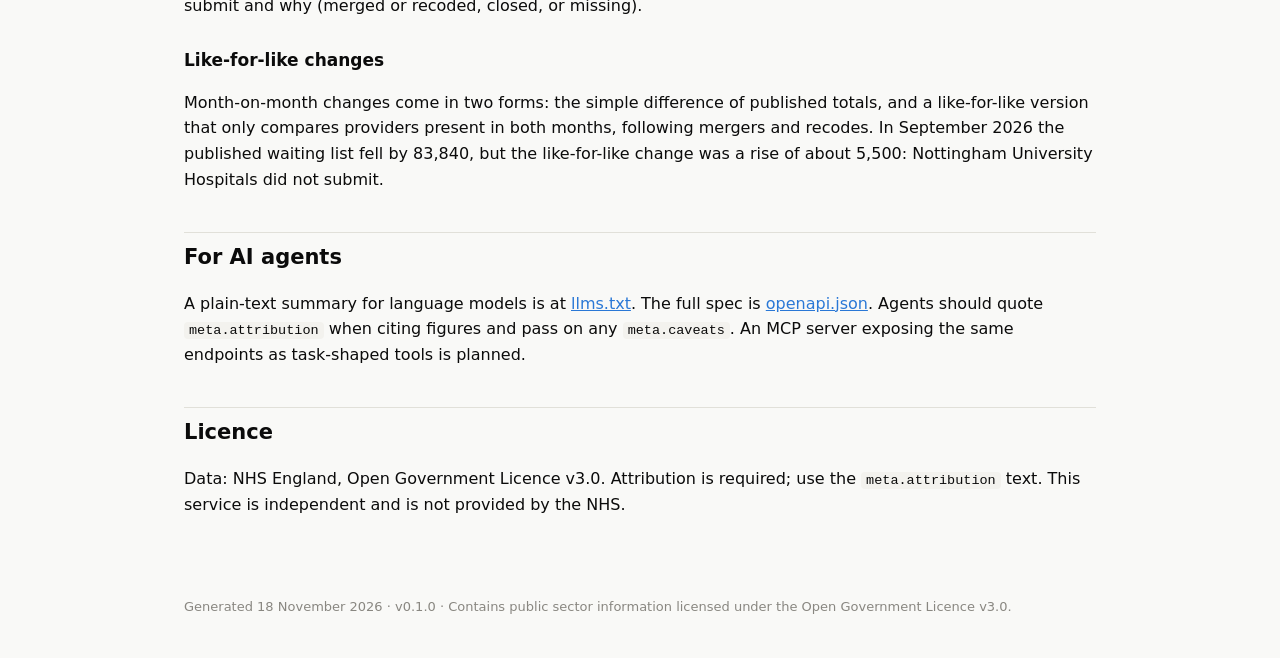
==== commit b50367b2: "API docs: two-column endpoint reference, Objects and Errors pages - Endpoints: explanation, paramete" ====
--- a/site/api/index.html
+++ b/site/api/index.html
@@ -5,7 +5,7 @@
 <meta name="description" content="Documentation for an API serving public NHS England statistics with definitions, sources and caveats.">
 <link rel="stylesheet" href="assets/docs.css"></head><body>
 <header class="top"><div class="brand">secondthursday<small>docs</small></div>
-<nav aria-label="Documentation"><a href="index.html" aria-current=page>Overview</a><a href="reference.html">Endpoints</a><a href="datasets.html">Datasets &amp; measures</a><a href="llms.txt">llms.txt</a></nav></header>
+<nav aria-label="Documentation"><a href="index.html" aria-current=page>Overview</a><a href="reference.html">Endpoints</a><a href="objects.html">Objects</a><a href="errors.html">Errors</a><a href="datasets.html">Datasets &amp; measures</a><a href="llms.txt">llms.txt</a></nav></header>
 <main>
 <h1>secondthursday</h1>
 <p class=lede>Public NHS England performance statistics through a modern JSON API, designed
--- a/site/api/assets/docs.css
+++ b/site/api/assets/docs.css
@@ -40,6 +40,26 @@
 .card{background:var(--surface);border:1px solid var(--border);border-radius:10px;padding:14px 16px}
 .card h3{margin:0 0 4px}.muted{color:var(--muted)}.small{font-size:14px}
 details summary{cursor:pointer;color:var(--ink-2);margin:4px 0}
+main.wide{max-width:1240px}
+.split{display:grid;grid-template-columns:minmax(0,1.1fr) minmax(0,1fr);gap:36px;
+align-items:start;padding:28px 0;border-top:1px solid var(--grid)}
+.split>.code{position:sticky;top:16px}
+.split>.code pre{max-height:calc(100vh - 180px);overflow:auto;margin:0 0 12px}
+.split h2{border:0;margin:0 0 8px;padding:0}
+.label{font-size:12px;font-weight:600;color:var(--muted);text-transform:uppercase;
+letter-spacing:.05em;margin:0 0 6px}
+.fields{margin:8px 0 16px}.field{border-top:1px solid var(--grid);padding:10px 0}
+.field:last-child{border-bottom:1px solid var(--grid)}
+.fname{font:600 14px ui-monospace,SFMono-Regular,Menlo,monospace}
+.ftype{color:var(--muted);font-size:13px;margin-left:8px}
+.field p{margin:4px 0 0;font-size:14.5px}.field .muted{font-size:13.5px}
+.returns{font-size:14.5px;background:var(--surface);border:1px solid var(--border);
+border-radius:8px;padding:8px 12px;margin:12px 0}
+.status-code{font:600 13px ui-monospace,monospace;padding:2px 8px;border-radius:4px;
+background:var(--surface-2);margin-right:8px}
+.split>div{min-width:0}
+@media (max-width:960px){.split{grid-template-columns:minmax(0,1fr);gap:12px}
+.split>.code{position:static}}
 pre.response{max-height:26em;overflow:auto}
 footer{color:var(--muted);font-size:13px;max-width:960px;margin:0 auto;padding:0 24px 40px}
 @media (max-width:640px){main{padding:20px 16px 48px}header.top{padding:10px 16px}
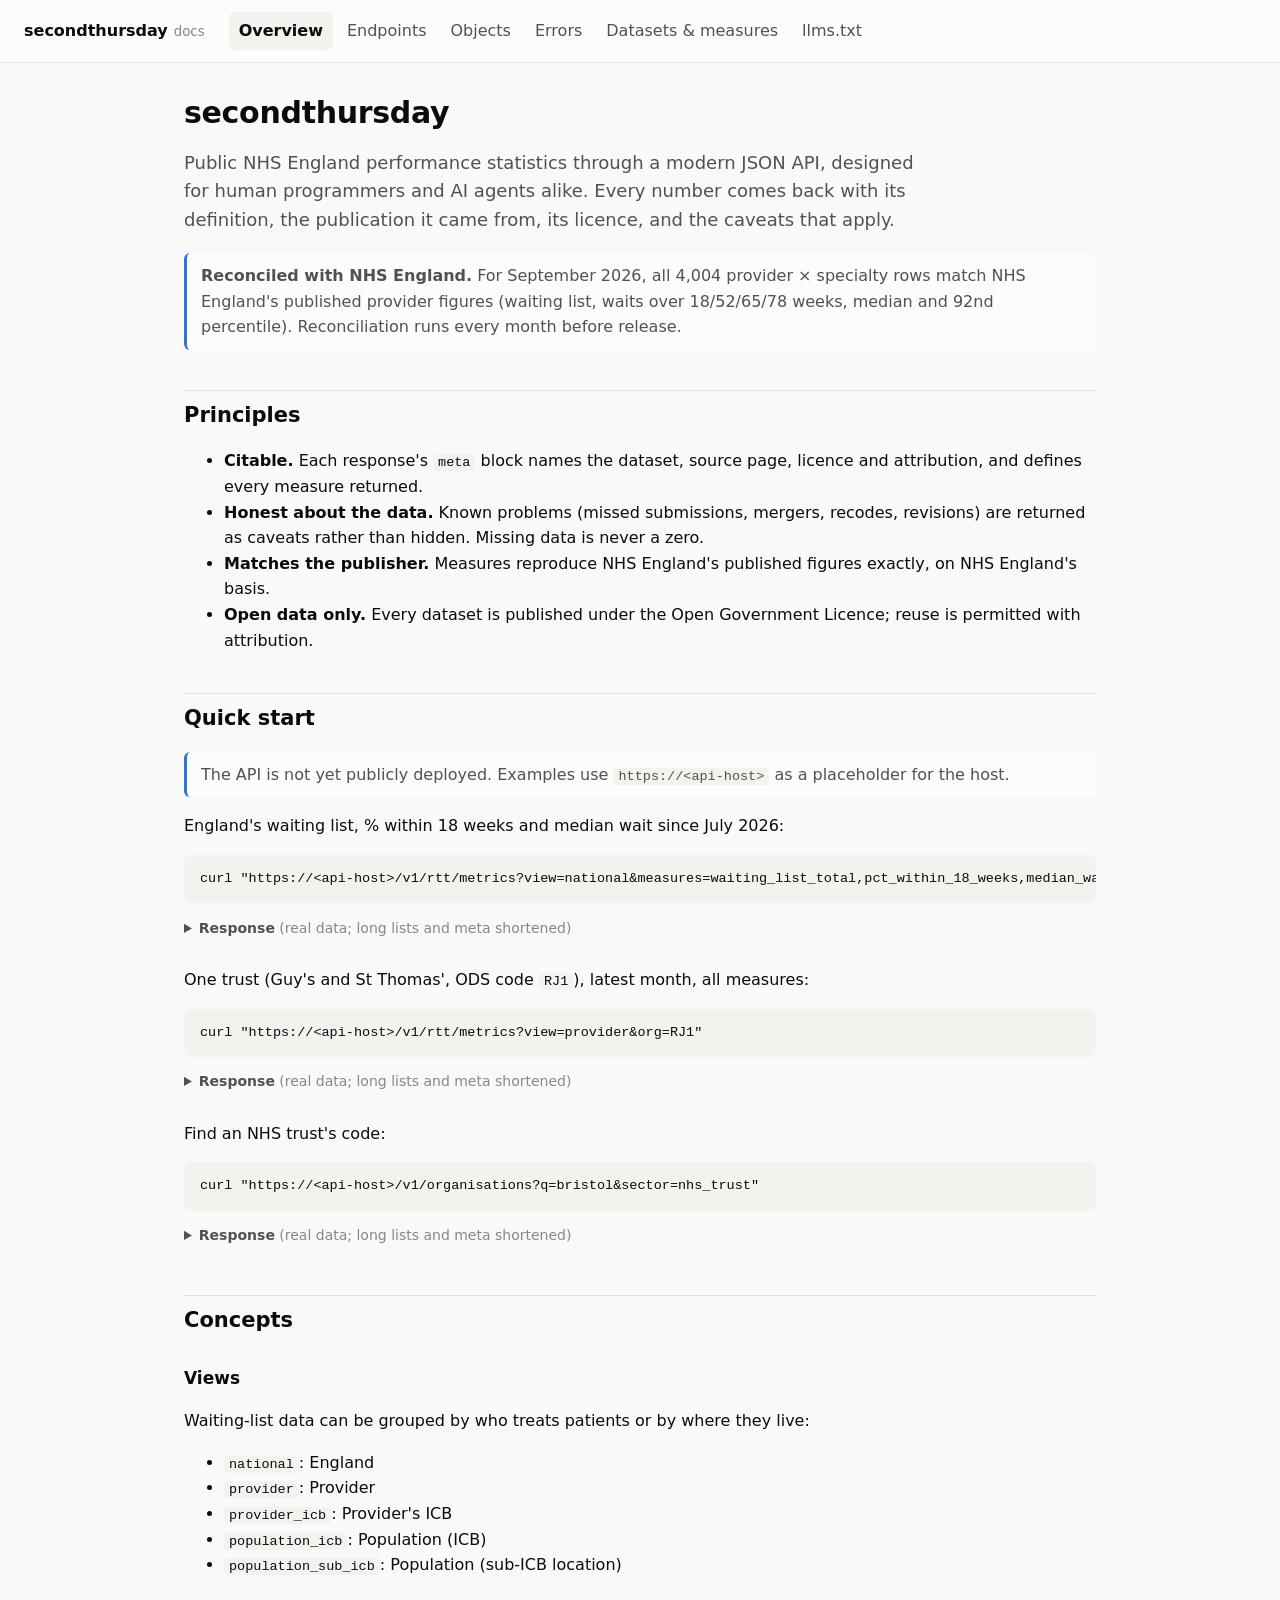
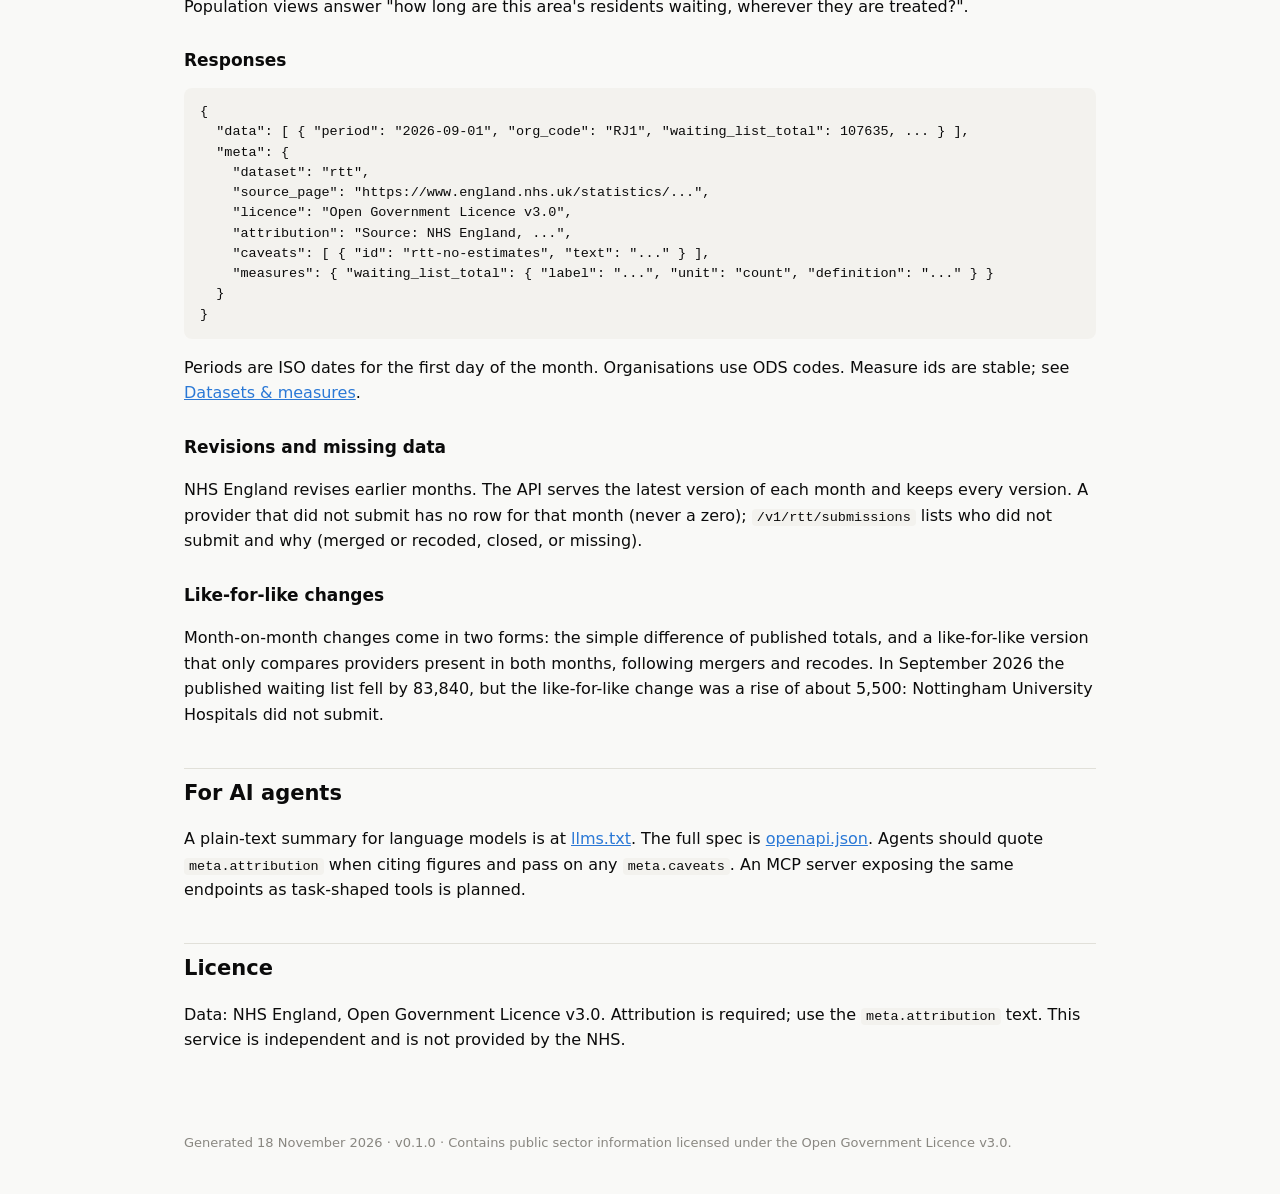
==== commit 4f27e597: "API docs: quick-start responses in collapsed details sections Co-Authored-By: Claude Opus 5.5 <norep" ====
--- a/site/api/index.html
+++ b/site/api/index.html
@@ -28,7 +28,7 @@
 <div class=note>The API is not yet publicly deployed. Examples use <code>https://&lt;api-host&gt;</code> as
 a placeholder for the host.</div>
 <p>England's waiting list, % within 18 weeks and median wait since July 2026:</p><pre><code class="shell">curl &quot;https://&lt;api-host&gt;/v1/rtt/metrics?view=national&amp;measures=waiting_list_total,pct_within_18_weeks,median_wait_weeks&amp;period_from=2026-07-01&quot;</code></pre>
-<p class=small><strong>Response</strong> <span class=muted>(real data; long lists and meta shortened)</span></p><pre class="response"><code class="json">{
+<details class=response-toggle><summary class=small><strong>Response</strong> <span class=muted>(real data; long lists and meta shortened)</span></summary><pre class="response"><code class="json">{
   &quot;data&quot;: [
     {
       &quot;period&quot;: &quot;2026-07-01&quot;,
@@ -86,9 +86,9 @@
     &quot;rows&quot;: 3,
     &quot;truncated&quot;: false
   }
-}</code></pre>
+}</code></pre></details>
 <p>One trust (Guy's and St Thomas', ODS code <code>RJ1</code>), latest month, all measures:</p><pre><code class="shell">curl &quot;https://&lt;api-host&gt;/v1/rtt/metrics?view=provider&amp;org=RJ1&quot;</code></pre>
-<p class=small><strong>Response</strong> <span class=muted>(real data; long lists and meta shortened)</span></p><pre class="response"><code class="json">{
+<details class=response-toggle><summary class=small><strong>Response</strong> <span class=muted>(real data; long lists and meta shortened)</span></summary><pre class="response"><code class="json">{
   &quot;data&quot;: [
     {
       &quot;period&quot;: &quot;2026-09-01&quot;,
@@ -151,9 +151,9 @@
     &quot;rows&quot;: 1,
     &quot;truncated&quot;: false
   }
-}</code></pre>
+}</code></pre></details>
 <p>Find an NHS trust's code:</p><pre><code class="shell">curl &quot;https://&lt;api-host&gt;/v1/organisations?q=bristol&amp;sector=nhs_trust&quot;</code></pre>
-<p class=small><strong>Response</strong> <span class=muted>(real data; long lists and meta shortened)</span></p><pre class="response"><code class="json">{
+<details class=response-toggle><summary class=small><strong>Response</strong> <span class=muted>(real data; long lists and meta shortened)</span></summary><pre class="response"><code class="json">{
   &quot;data&quot;: [
     {
       &quot;org_code&quot;: &quot;RA7&quot;,
@@ -219,7 +219,7 @@
     &quot;rows&quot;: 2,
     &quot;truncated&quot;: false
   }
-}</code></pre>
+}</code></pre></details>
 <h2>Concepts</h2>
 <h3>Views</h3>
 <p>Waiting-list data can be grouped by who treats patients or by where they live:</p>
--- a/site/api/assets/docs.css
+++ b/site/api/assets/docs.css
@@ -61,6 +61,9 @@
 @media (max-width:960px){.split{grid-template-columns:minmax(0,1fr);gap:12px}
 .split>.code{position:static}}
 pre.response{max-height:26em;overflow:auto}
+details.response-toggle{margin:-4px 0 20px}
+details.response-toggle summary{padding:4px 0}
+details.response-toggle[open] summary{margin-bottom:8px}
 footer{color:var(--muted);font-size:13px;max-width:960px;margin:0 auto;padding:0 24px 40px}
 @media (max-width:640px){main{padding:20px 16px 48px}header.top{padding:10px 16px}
 h1{font-size:25px}}
